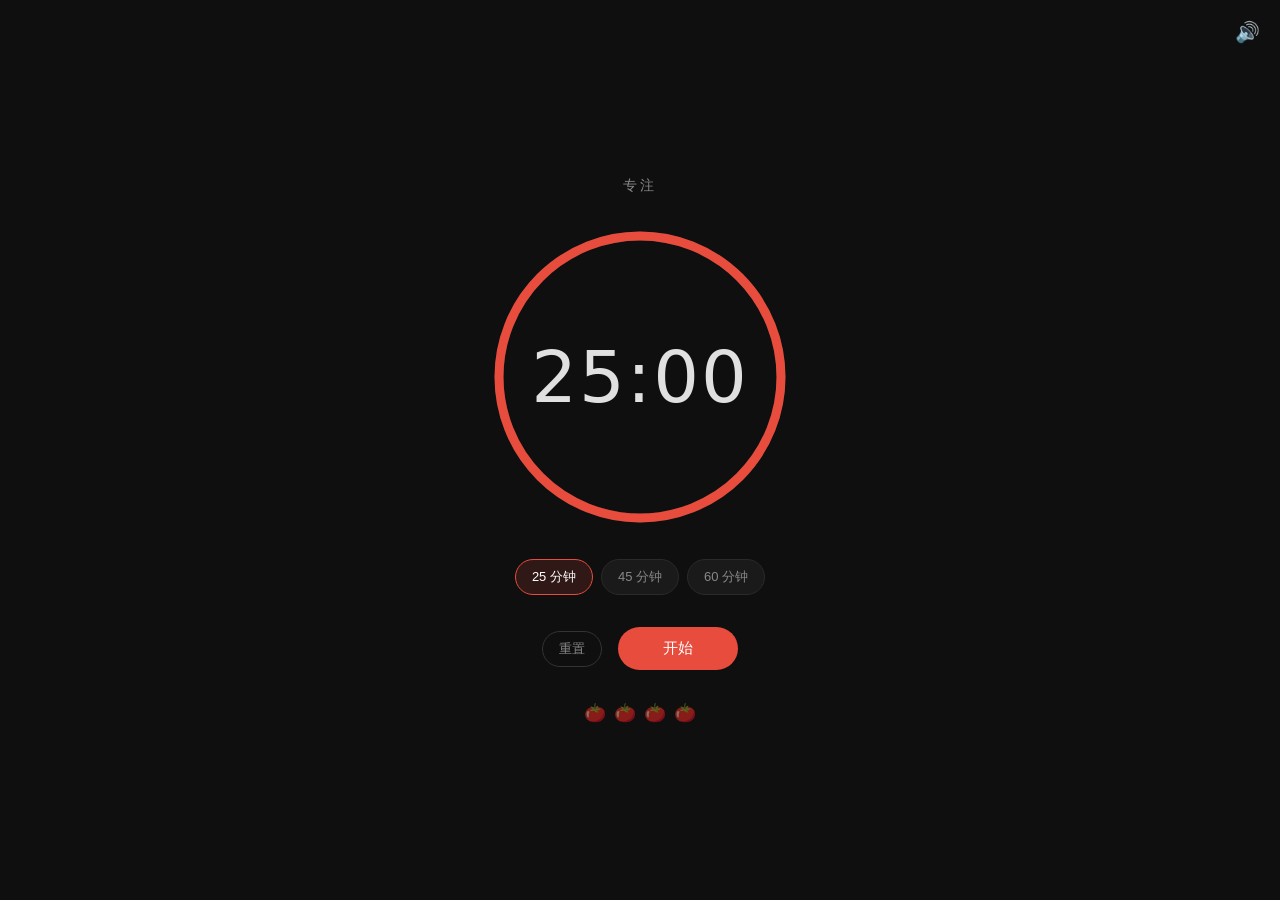
==== pomodoro.html @ 6f464272 "初始化项目：表格工具 + 番茄钟 - 表格工具: WPS/Excel 查看编辑，Canvas 渲染引擎，加密支持，离线部署 - 番茄钟: 纯 HTML Pomodoro 计时器" ====
<!DOCTYPE html>
<html lang="zh-CN">
<head>
<meta charset="UTF-8">
<meta name="viewport" content="width=device-width, initial-scale=1.0">
<title>番茄钟</title>
<style>
  :root {
    --bg: #0f0f0f;
    --surface: #1a1a1a;
    --text: #e0e0e0;
    --text-secondary: #888;
    --work: #e74c3c;
    --work-glow: rgba(231, 76, 60, 0.3);
    --short-break: #2ecc71;
    --short-break-glow: rgba(46, 204, 113, 0.3);
    --long-break: #3498db;
    --long-break-glow: rgba(52, 152, 219, 0.3);
    --ring-track: #2a2a2a;
  }

  * { margin: 0; padding: 0; box-sizing: border-box; }

  body {
    font-family: -apple-system, BlinkMacSystemFont, 'Segoe UI', system-ui, sans-serif;
    background: var(--bg);
    color: var(--text);
    display: flex;
    justify-content: center;
    align-items: center;
    min-height: 100vh;
    user-select: none;
    -webkit-user-select: none;
  }

  .app {
    display: flex;
    flex-direction: column;
    align-items: center;
    gap: 32px;
    padding: 40px 32px;
    max-width: 420px;
    width: 100%;
  }

  .mode-label {
    font-size: 14px;
    font-weight: 500;
    letter-spacing: 3px;
    text-transform: uppercase;
    color: var(--text-secondary);
    transition: color 0.4s;
  }

  .timer-container {
    position: relative;
    width: 300px;
    height: 300px;
    display: flex;
    align-items: center;
    justify-content: center;
  }

  .timer-ring {
    position: absolute;
    width: 100%;
    height: 100%;
    transform: rotate(-90deg);
  }

  .timer-ring .track {
    fill: none;
    stroke: var(--ring-track);
    stroke-width: 6;
  }

  .timer-ring .progress {
    fill: none;
    stroke: var(--work);
    stroke-width: 6;
    stroke-linecap: round;
    transition: stroke 0.4s, stroke-dashoffset 0.3s linear;
  }

  .time-display {
    font-size: 72px;
    font-weight: 300;
    font-variant-numeric: tabular-nums;
    letter-spacing: 2px;
    z-index: 1;
  }

  .controls {
    display: flex;
    gap: 16px;
    align-items: center;
  }

  .btn {
    border: none;
    cursor: pointer;
    font-size: 15px;
    font-weight: 500;
    border-radius: 50px;
    padding: 12px 32px;
    transition: all 0.2s;
    outline: none;
  }

  .btn:active { transform: scale(0.96); }

  .btn-primary {
    background: var(--work);
    color: #fff;
    min-width: 120px;
  }
  .btn-primary:hover { filter: brightness(1.1); }

  .btn-ghost {
    background: transparent;
    color: var(--text-secondary);
    border: 1px solid #333;
  }
  .btn-ghost:hover { color: var(--text); border-color: #555; }

  .btn-sm {
    font-size: 13px;
    padding: 8px 16px;
    border-radius: 20px;
  }

  .presets {
    display: flex;
    gap: 8px;
  }

  .preset {
    background: var(--surface);
    border: 1px solid #2a2a2a;
    color: var(--text-secondary);
    cursor: pointer;
    font-size: 13px;
    padding: 8px 16px;
    border-radius: 20px;
    transition: all 0.2s;
  }
  .preset:hover { color: var(--text); border-color: #444; }
  .preset.active { color: #fff; border-color: var(--work); background: rgba(231, 76, 60, 0.15); }

  .session-tracker {
    display: flex;
    gap: 8px;
    font-size: 18px;
    opacity: 0.5;
  }
  .session-tracker .done { opacity: 1; }

  .sound-toggle {
    position: fixed;
    top: 20px;
    right: 20px;
    background: none;
    border: none;
    color: var(--text-secondary);
    font-size: 20px;
    cursor: pointer;
    transition: color 0.2s;
  }
  .sound-toggle:hover { color: var(--text); }

  .notification-banner {
    position: fixed;
    top: -80px;
    left: 50%;
    transform: translateX(-50%);
    background: var(--surface);
    border: 1px solid #333;
    border-radius: 12px;
    padding: 14px 28px;
    font-size: 14px;
    color: var(--text);
    transition: top 0.4s ease;
    z-index: 100;
    box-shadow: 0 8px 32px rgba(0,0,0,0.5);
  }
  .notification-banner.show { top: 24px; }

  @keyframes pulse {
    0%, 100% { opacity: 0.6; }
    50% { opacity: 1; }
  }
  .timer-running .time-display { animation: pulse 2s ease-in-out infinite; }
</style>
</head>
<body>

<button class="sound-toggle" id="soundToggle" title="声音">🔊</button>
<div class="notification-banner" id="banner"></div>

<div class="app" id="app">
  <div class="mode-label" id="modeLabel">专注</div>

  <div class="timer-container">
    <svg class="timer-ring" viewBox="0 0 200 200">
      <circle class="track" cx="100" cy="100" r="94"/>
      <circle class="progress" id="progressRing" cx="100" cy="100" r="94"
              stroke-dasharray="590.62" stroke-dashoffset="0"/>
    </svg>
    <div class="time-display" id="timeDisplay">25:00</div>
  </div>

  <div class="presets" id="presets">
    <button class="preset active" data-minutes="25">25 分钟</button>
    <button class="preset" data-minutes="45">45 分钟</button>
    <button class="preset" data-minutes="60">60 分钟</button>
  </div>

  <div class="controls">
    <button class="btn btn-ghost btn-sm" id="resetBtn" disabled>重置</button>
    <button class="btn btn-primary" id="startBtn">开始</button>
    <button class="btn btn-ghost btn-sm" id="skipBtn" style="display:none">跳过</button>
  </div>

  <div class="session-tracker" id="sessionTracker"></div>
</div>

<script>
const CIRCUMFERENCE = 2 * Math.PI * 94; // ~590.62

const TIMERS = {
  work: 25 * 60,
  shortBreak: 5 * 60,
  longBreak: 15 * 60,
};

const LABELS = {
  work: '专注',
  shortBreak: '短休息',
  longBreak: '长休息',
};

let state = {
  mode: 'work',
  timeLeft: TIMERS.work,
  totalTime: TIMERS.work,
  running: false,
  sessions: 0,
  soundOn: true,
  preset: 25,
};

let intervalId = null;
let audioCtx = null;

const $ = (sel) => document.querySelector(sel);
const timeDisplay = $('#timeDisplay');
const progressRing = $('#progressRing');
const startBtn = $('#startBtn');
const resetBtn = $('#resetBtn');
const skipBtn = $('#skipBtn');
const modeLabel = $('#modeLabel');
const sessionTracker = $('#sessionTracker');
const soundToggle = $('#soundToggle');
const banner = $('#banner');
const app = $('#app');
const presetsContainer = $('#presets');

function formatTime(seconds) {
  const m = Math.floor(seconds / 60);
  const s = seconds % 60;
  return `${String(m).padStart(2, '0')}:${String(s).padStart(2, '0')}`;
}

function updateDisplay() {
  timeDisplay.textContent = formatTime(state.timeLeft);
  const fraction = state.timeLeft / state.totalTime;
  const offset = CIRCUMFERENCE * (1 - fraction);
  progressRing.setAttribute('stroke-dashoffset', offset);

  const colors = {
    work: 'var(--work)',
    shortBreak: 'var(--short-break)',
    longBreak: 'var(--long-break)',
  };
  progressRing.style.stroke = colors[state.mode];
  startBtn.style.background = colors[state.mode];
  app.className = state.running ? 'app timer-running' : 'app';

  // Highlight active preset
  document.querySelectorAll('.preset').forEach(p => {
    p.classList.toggle('active', Number(p.dataset.minutes) === state.preset);
  });
}

function updateModeUI() {
  modeLabel.textContent = LABELS[state.mode];
  const glowColors = {
    work: 'var(--work-glow)',
    shortBreak: 'var(--short-break-glow)',
    longBreak: 'var(--long-break-glow)',
  };
  document.body.style.setProperty('--current-glow', glowColors[state.mode]);
}

function updateSessionTracker() {
  let html = '';
  const total = Math.floor(state.sessions / 4) * 4 + 4;
  for (let i = 0; i < 4; i++) {
    const done = i < (state.sessions % 4);
    html += `<span class="${done ? 'done' : ''}">🍅</span>`;
  }
  sessionTracker.innerHTML = html;
}

function playSound() {
  if (!state.soundOn) return;
  if (!audioCtx) audioCtx = new (window.AudioContext || window.webkitAudioContext)();

  const now = audioCtx.currentTime;
  [0, 0.15, 0.3].forEach((delay, i) => {
    const osc = audioCtx.createOscillator();
    const gain = audioCtx.createGain();
    osc.connect(gain);
    gain.connect(audioCtx.destination);
    osc.frequency.value = i === 0 ? 880 : i === 1 ? 1100 : 660;
    osc.type = 'sine';
    gain.gain.setValueAtTime(0.3, now + delay);
    gain.gain.exponentialRampToValueAtTime(0.01, now + delay + 0.3);
    osc.start(now + delay);
    osc.stop(now + delay + 0.3);
  });
}

function notify(title, body) {
  playSound();

  banner.textContent = `${title} — ${body}`;
  banner.classList.add('show');
  setTimeout(() => banner.classList.remove('show'), 3000);

  if (Notification.permission === 'granted') {
    new Notification(title, { body, icon: 'data:image/svg+xml,<svg xmlns="http://www.w3.org/2000/svg" viewBox="0 0 100 100"><text y=".9em" font-size="90">🍅</text></svg>' });
  } else if (Notification.permission === 'default') {
    Notification.requestPermission();
  }
}

function stopTimer() {
  clearInterval(intervalId);
  intervalId = null;
  state.running = false;
  startBtn.textContent = '开始';
  resetBtn.disabled = false;
  skipBtn.style.display = 'none';
  updateDisplay();
}

function startTimer() {
  if (state.running) {
    // Pause
    stopTimer();
    startBtn.textContent = '继续';
    return;
  }

  state.running = true;
  startBtn.textContent = '暂停';
  resetBtn.disabled = true;
  if (state.mode !== 'work') {
    skipBtn.style.display = '';
  }
  updateDisplay();

  intervalId = setInterval(() => {
    state.timeLeft--;
    updateDisplay();

    if (state.timeLeft <= 0) {
      clearInterval(intervalId);
      state.running = false;

      if (state.mode === 'work') {
        state.sessions++;
        updateSessionTracker();

        if (state.sessions % 4 === 0) {
          state.mode = 'longBreak';
          state.timeLeft = TIMERS.longBreak;
          state.totalTime = TIMERS.longBreak;
        } else {
          state.mode = 'shortBreak';
          state.timeLeft = TIMERS.shortBreak;
          state.totalTime = TIMERS.shortBreak;
        }
        notify('工作完成！', '休息一下吧 🎉');
      } else {
        state.mode = 'work';
        state.timeLeft = state.preset * 60;
        state.totalTime = state.preset * 60;
        notify('休息结束！', '开始新的番茄 🍅');
      }

      updateModeUI();
      updateDisplay();
      startBtn.textContent = '开始';
      resetBtn.disabled = false;
      skipBtn.style.display = 'none';
    }
  }, 1000);
}

function resetTimer() {
  stopTimer();
  state.mode = 'work';
  state.timeLeft = state.preset * 60;
  state.totalTime = state.preset * 60;
  state.sessions = 0;
  updateModeUI();
  updateDisplay();
  updateSessionTracker();
  resetBtn.disabled = true;
}

function skipToNext() {
  stopTimer();

  if (state.mode === 'work') {
    state.sessions++;
    updateSessionTracker();
    if (state.sessions % 4 === 0) {
      state.mode = 'longBreak';
      state.timeLeft = TIMERS.longBreak;
      state.totalTime = TIMERS.longBreak;
    } else {
      state.mode = 'shortBreak';
      state.timeLeft = TIMERS.shortBreak;
      state.totalTime = TIMERS.shortBreak;
    }
  } else {
    state.mode = 'work';
    state.timeLeft = state.preset * 60;
    state.totalTime = state.preset * 60;
  }

  updateModeUI();
  updateDisplay();
  resetBtn.disabled = false;
  skipBtn.style.display = 'none';
  startBtn.textContent = '开始';
}

startBtn.addEventListener('click', startTimer);
resetBtn.addEventListener('click', resetTimer);
skipBtn.addEventListener('click', skipToNext);

soundToggle.addEventListener('click', () => {
  state.soundOn = !state.soundOn;
  soundToggle.textContent = state.soundOn ? '🔊' : '🔇';
});

presetsContainer.addEventListener('click', (e) => {
  if (!e.target.classList.contains('preset')) return;
  if (state.running) return;

  const mins = Number(e.target.dataset.minutes);
  state.preset = mins;
  state.timeLeft = mins * 60;
  state.totalTime = mins * 60;
  state.mode = 'work';
  state.sessions = 0;
  updateModeUI();
  updateDisplay();
  updateSessionTracker();
});

// Keyboard shortcuts
document.addEventListener('keydown', (e) => {
  if (e.code === 'Space') {
    e.preventDefault();
    startTimer();
  } else if (e.code === 'KeyR' && !e.ctrlKey && !e.metaKey) {
    resetTimer();
  } else if (e.code === 'KeyS' && !e.ctrlKey && !e.metaKey) {
    skipToNext();
  }
});

// Initial render
updateModeUI();
updateDisplay();
updateSessionTracker();
</script>
</body>
</html>
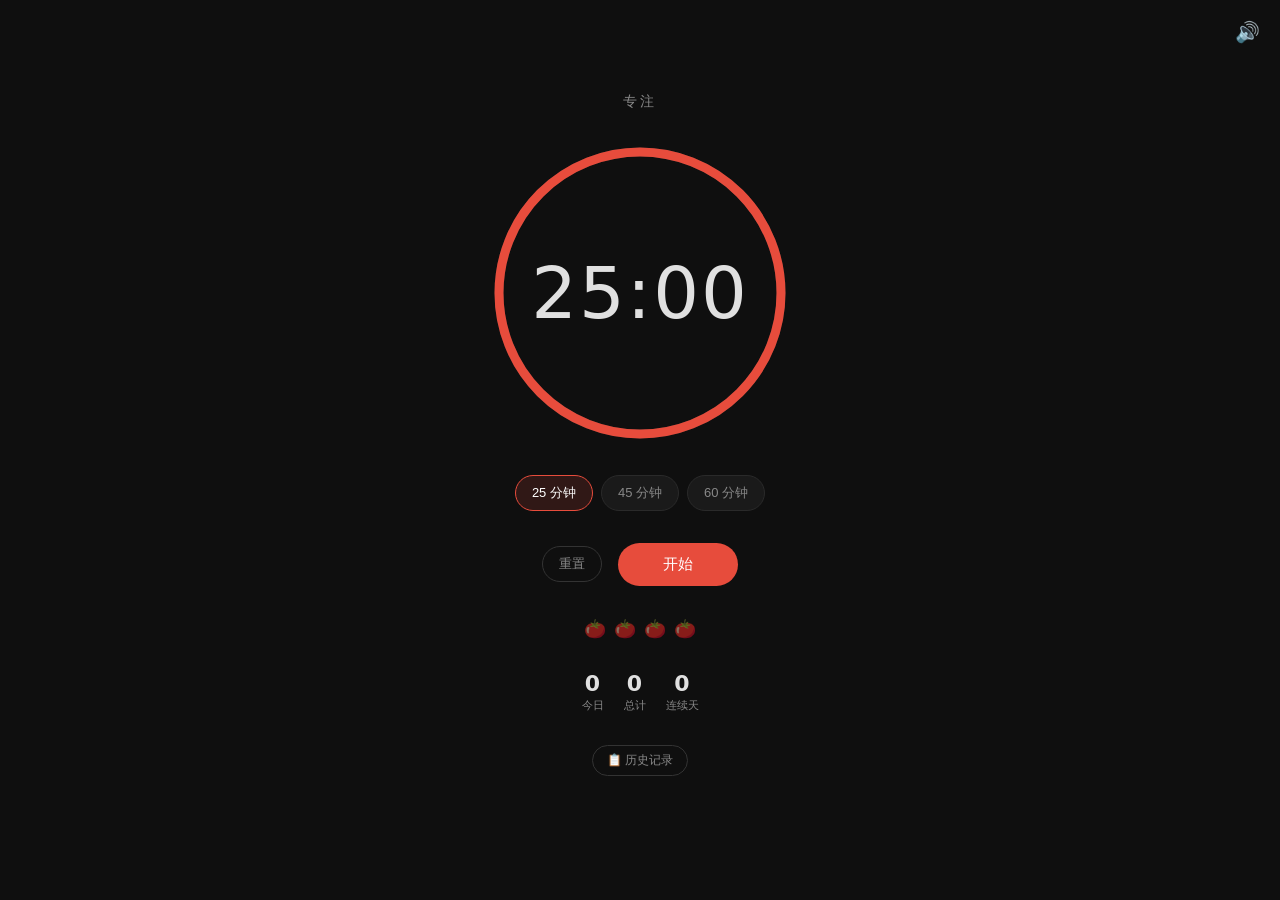
==== commit 1e93f9b4: "番茄钟新增历史记录和统计功能，完善项目 CLAUDE.md" ====
--- a/pomodoro.html
+++ b/pomodoro.html
@@ -190,6 +190,71 @@
     50% { opacity: 1; }
   }
   .timer-running .time-display { animation: pulse 2s ease-in-out infinite; }
+
+  .stats-bar {
+    display: flex;
+    gap: 20px;
+    font-size: 13px;
+    color: var(--text-secondary);
+  }
+  .stats-bar .stat { text-align: center; }
+  .stats-bar .stat-value { font-size: 22px; font-weight: 600; color: var(--text); }
+  .stats-bar .stat-label { font-size: 11px; margin-top: 2px; }
+
+  .history-toggle {
+    background: none;
+    border: 1px solid #333;
+    color: var(--text-secondary);
+    cursor: pointer;
+    font-size: 12px;
+    padding: 6px 14px;
+    border-radius: 16px;
+    transition: all 0.2s;
+  }
+  .history-toggle:hover { color: var(--text); border-color: #555; }
+
+  .history-panel {
+    width: 100%;
+    max-height: 0;
+    overflow: hidden;
+    transition: max-height 0.35s ease;
+  }
+  .history-panel.open { max-height: 400px; }
+
+  .history-list {
+    background: var(--surface);
+    border: 1px solid #2a2a2a;
+    border-radius: 12px;
+    padding: 16px;
+    max-height: 260px;
+    overflow-y: auto;
+    font-size: 13px;
+  }
+  .history-list::-webkit-scrollbar { width: 4px; }
+  .history-list::-webkit-scrollbar-thumb { background: #333; border-radius: 2px; }
+
+  .history-item {
+    display: flex;
+    justify-content: space-between;
+    align-items: center;
+    padding: 8px 0;
+    border-bottom: 1px solid #1f1f1f;
+    color: var(--text-secondary);
+  }
+  .history-item:last-child { border-bottom: none; }
+  .history-item .date { color: var(--text); }
+  .history-empty { text-align: center; color: #555; padding: 20px 0; }
+
+  .history-clear {
+    background: none;
+    border: none;
+    color: #555;
+    cursor: pointer;
+    font-size: 12px;
+    margin-top: 10px;
+    float: right;
+  }
+  .history-clear:hover { color: var(--work); }
 </style>
 </head>
 <body>
@@ -222,6 +287,21 @@
   </div>
 
   <div class="session-tracker" id="sessionTracker"></div>
+
+  <div class="stats-bar" id="statsBar">
+    <div class="stat"><div class="stat-value" id="statToday">0</div><div class="stat-label">今日</div></div>
+    <div class="stat"><div class="stat-value" id="statTotal">0</div><div class="stat-label">总计</div></div>
+    <div class="stat"><div class="stat-value" id="statStreak">0</div><div class="stat-label">连续天</div></div>
+  </div>
+
+  <button class="history-toggle" id="historyToggle">📋 历史记录</button>
+
+  <div class="history-panel" id="historyPanel">
+    <div class="history-list" id="historyList">
+      <div class="history-empty">还没有完成过番茄 🍅</div>
+    </div>
+    <button class="history-clear" id="historyClear">清除记录</button>
+  </div>
 </div>
 
 <script>
@@ -264,6 +344,108 @@
 const banner = $('#banner');
 const app = $('#app');
 const presetsContainer = $('#presets');
+
+// ── 历史记录 DOM 引用 ──
+const statToday = $('#statToday');
+const statTotal = $('#statTotal');
+const statStreak = $('#statStreak');
+const historyToggle = $('#historyToggle');
+const historyPanel = $('#historyPanel');
+const historyList = $('#historyList');
+const historyClear = $('#historyClear');
+
+// ── 历史记录 & 统计 ──
+const HISTORY_KEY = 'pomodoro_history';
+const MAX_HISTORY = 100;
+
+const HistoryManager = {
+  getAll() {
+    try {
+      return JSON.parse(localStorage.getItem(HISTORY_KEY)) || [];
+    } catch { return []; }
+  },
+
+  add(entry) {
+    const list = this.getAll();
+    list.unshift(entry);
+    if (list.length > MAX_HISTORY) list.length = MAX_HISTORY;
+    localStorage.setItem(HISTORY_KEY, JSON.stringify(list));
+  },
+
+  clear() {
+    localStorage.removeItem(HISTORY_KEY);
+  },
+
+  stats() {
+    const list = this.getAll();
+    const today = new Date().toISOString().slice(0, 10);
+    const todayCount = list.filter(e => e.date === today).length;
+
+    let streak = 0;
+    const dates = [...new Set(list.map(e => e.date))].sort().reverse();
+    // Start from today if we have entries, otherwise from yesterday
+    const start = dates[0] === today ? 0 : 1;
+    const now = new Date();
+    for (let i = 0, d = start; i < dates.length; i++, d++) {
+      const expected = new Date(now);
+      expected.setDate(expected.getDate() - d);
+      if (dates[i] === expected.toISOString().slice(0, 10)) {
+        streak++;
+      } else break;
+    }
+
+    return { todayCount, total: list.length, streak };
+  },
+};
+
+function updateStats() {
+  const { todayCount, total, streak } = HistoryManager.stats();
+  statToday.textContent = todayCount;
+  statTotal.textContent = total;
+  statStreak.textContent = streak;
+}
+
+function renderHistory() {
+  const list = HistoryManager.getAll();
+  if (list.length === 0) {
+    historyList.innerHTML = '<div class="history-empty">还没有完成过番茄 🍅</div>';
+    return;
+  }
+  historyList.innerHTML = list.map(e =>
+    `<div class="history-item">
+      <span class="date">${e.date}</span>
+      <span>${e.time} · ${e.duration}分钟 · 🍅</span>
+    </div>`
+  ).join('');
+}
+
+function recordSession() {
+  const now = new Date();
+  HistoryManager.add({
+    date: now.toISOString().slice(0, 10),
+    time: `${String(now.getHours()).padStart(2, '0')}:${String(now.getMinutes()).padStart(2, '0')}`,
+    duration: state.preset,
+    mode: 'work',
+  });
+  updateStats();
+  renderHistory();
+}
+
+let historyOpen = false;
+historyToggle.addEventListener('click', () => {
+  historyOpen = !historyOpen;
+  historyPanel.classList.toggle('open', historyOpen);
+  historyToggle.textContent = historyOpen ? '📋 收起' : '📋 历史记录';
+  renderHistory();
+});
+
+historyClear.addEventListener('click', () => {
+  if (confirm('确定要清除所有历史记录吗？')) {
+    HistoryManager.clear();
+    updateStats();
+    renderHistory();
+  }
+});
 
 function formatTime(seconds) {
   const m = Math.floor(seconds / 60);
@@ -381,6 +563,7 @@
 
       if (state.mode === 'work') {
         state.sessions++;
+        recordSession();
         updateSessionTracker();
 
         if (state.sessions % 4 === 0) {
@@ -489,6 +672,7 @@
 updateModeUI();
 updateDisplay();
 updateSessionTracker();
+updateStats();
 </script>
 </body>
 </html>
